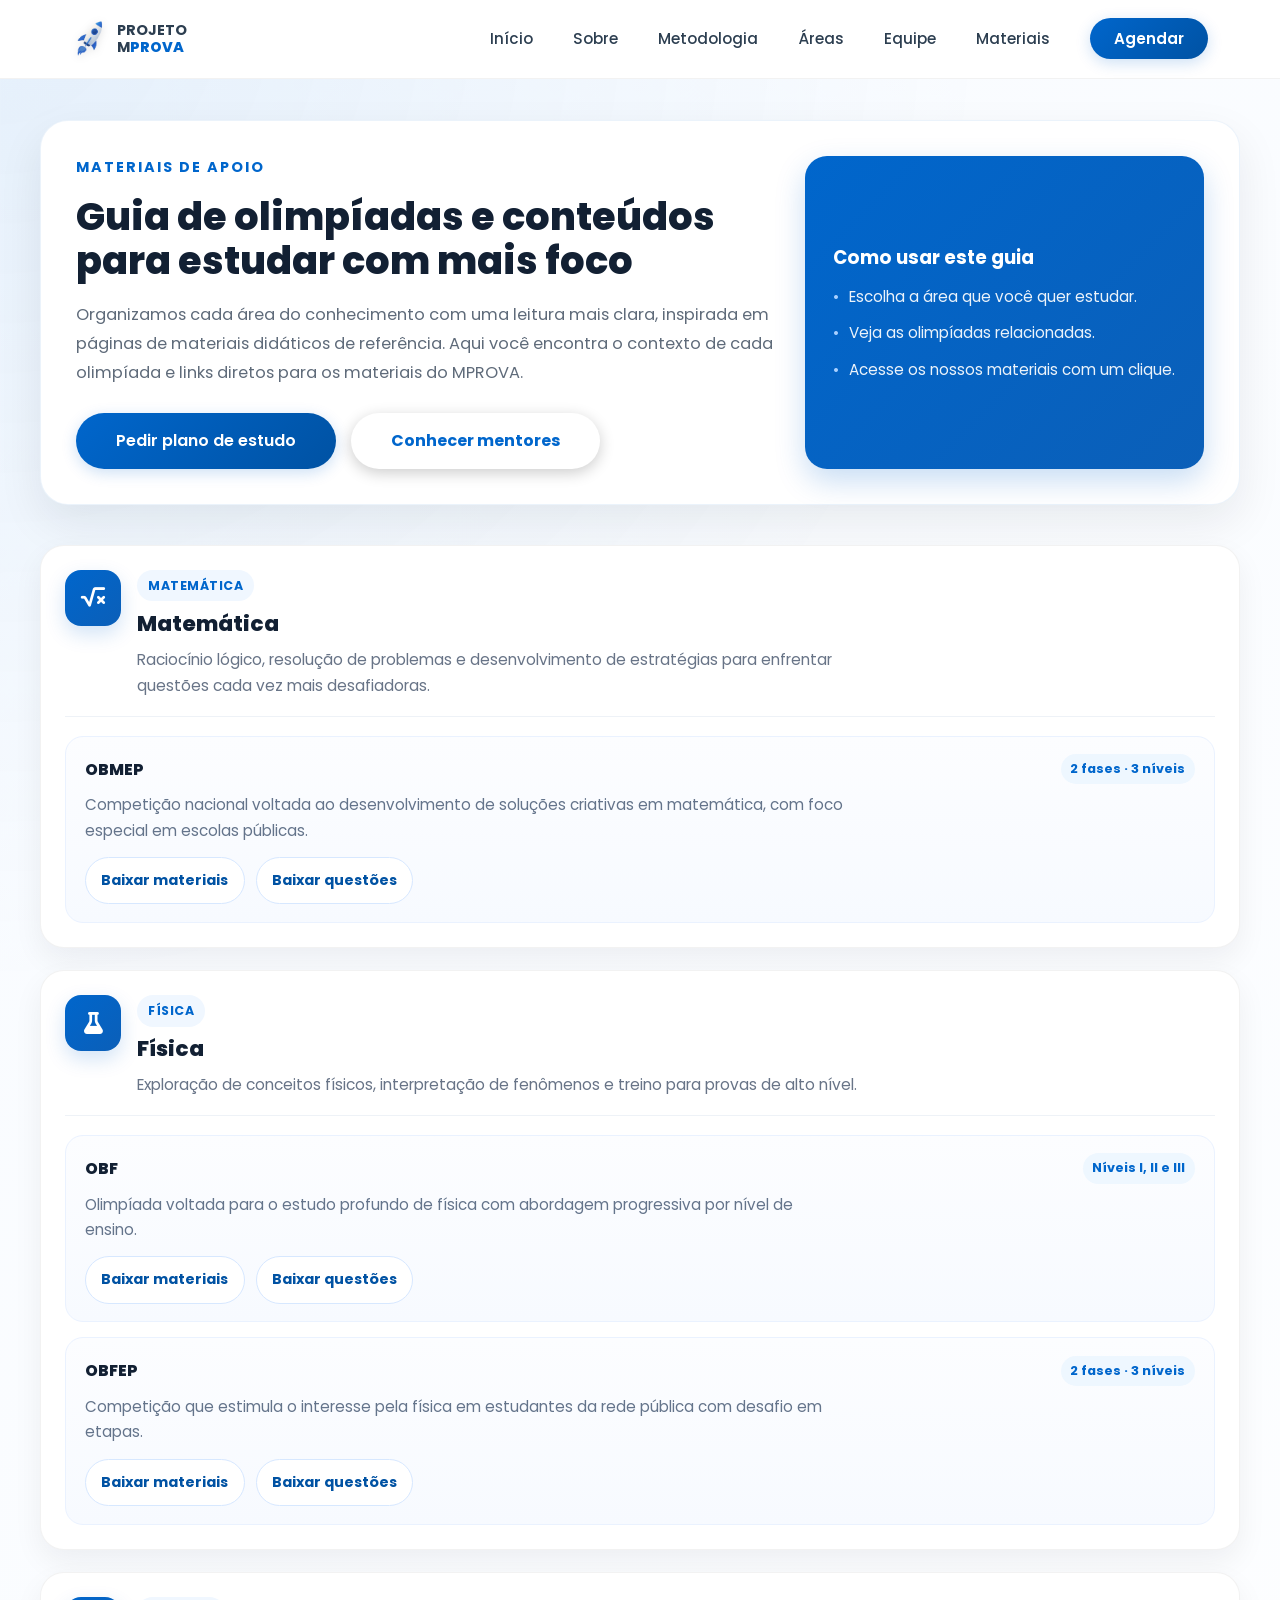
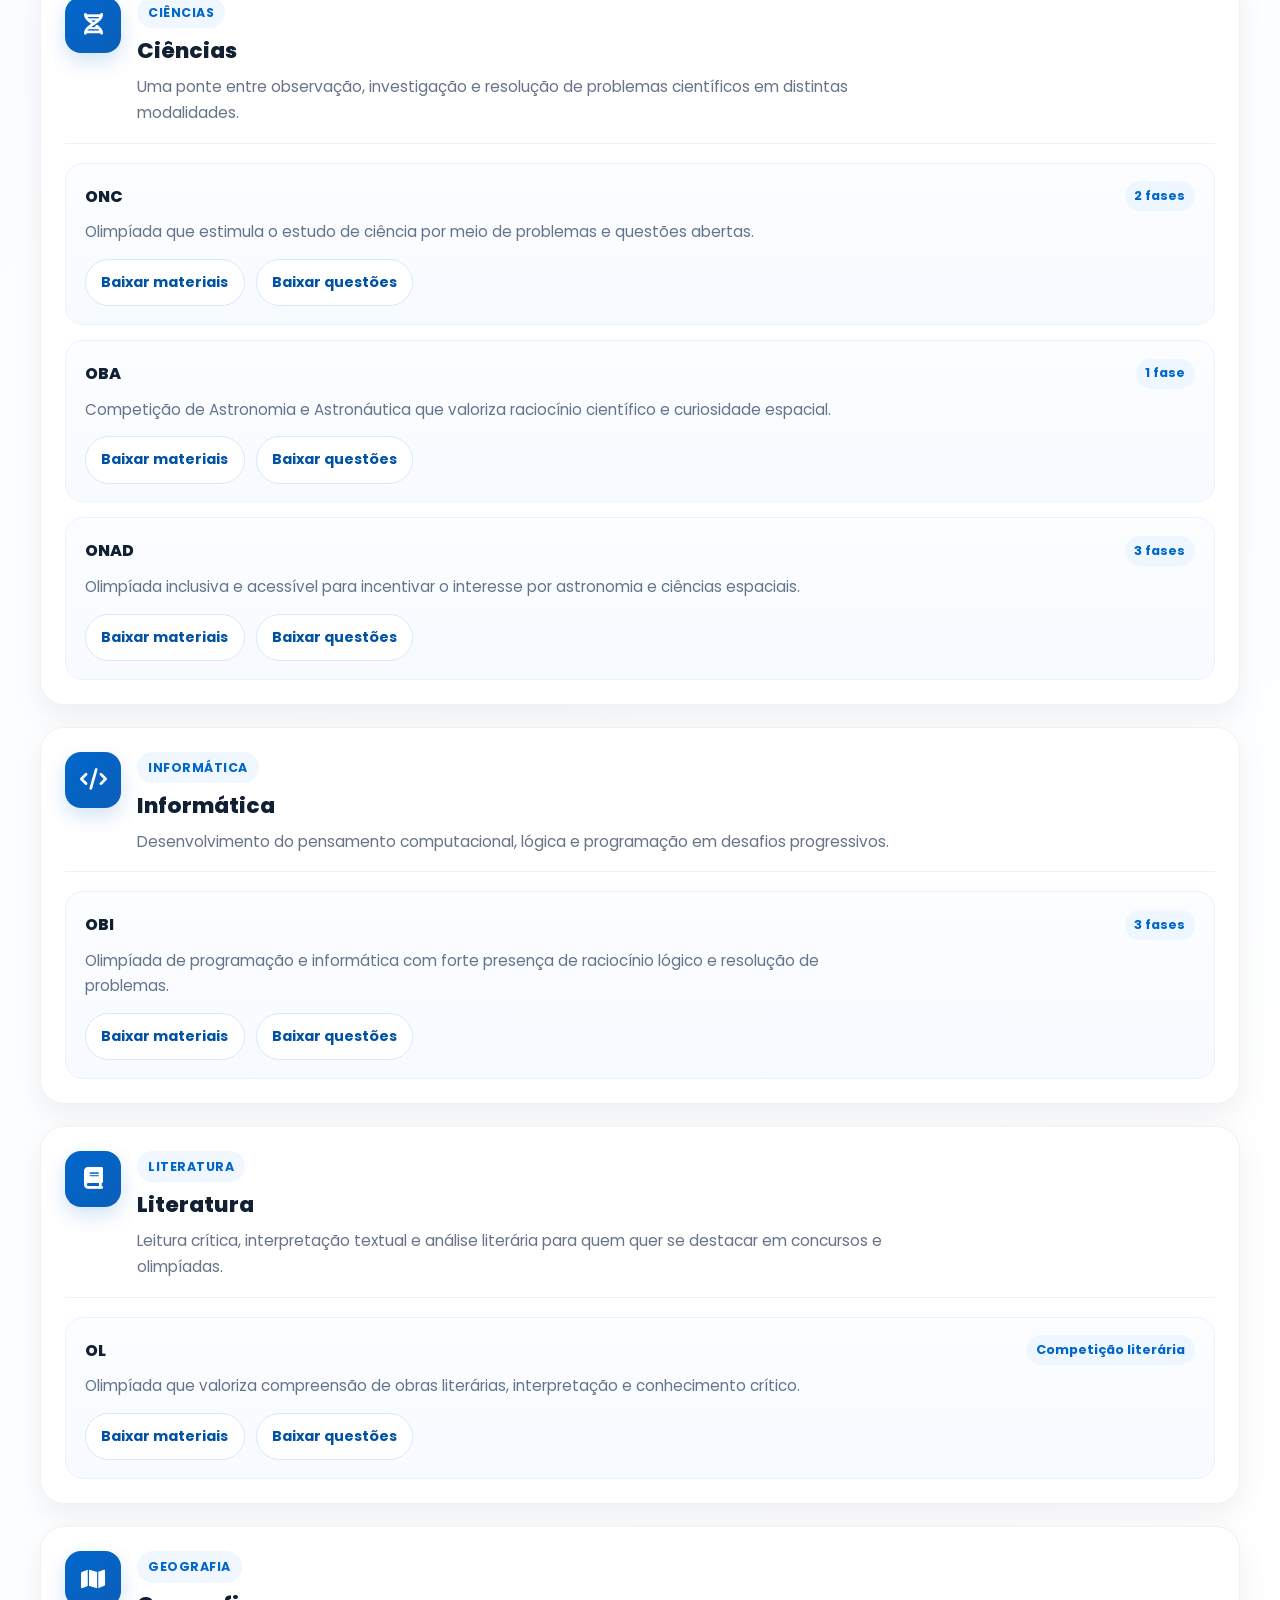
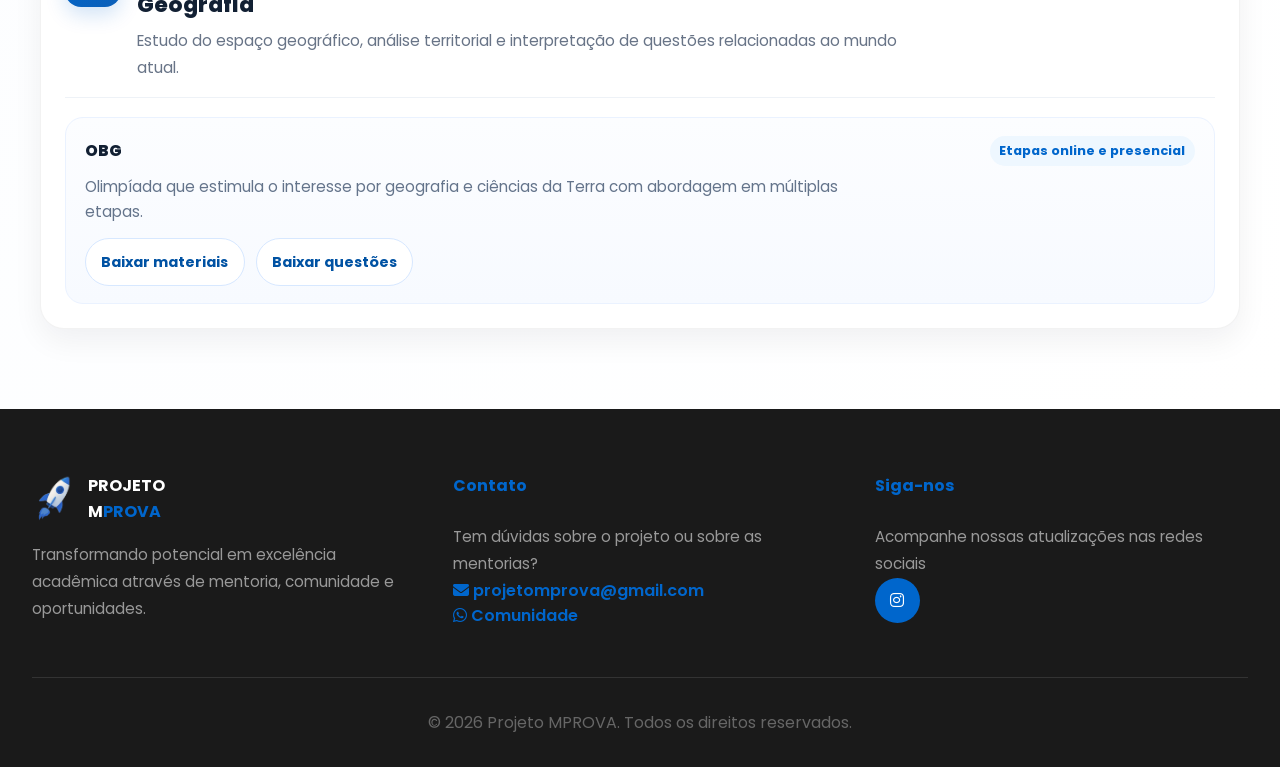
==== materials.html @ 0d6ec20b "Criando página de materiais" ====
<!DOCTYPE html>
<html lang="pt-BR">

<head>
  <meta charset="UTF-8">
  <meta name="viewport" content="width=device-width, initial-scale=1.0">
  <title>MPROVA</title>
  
  <!-- Google Fonts -->
  <link href="https://fonts.googleapis.com/css2?family=Poppins:wght@300;400;600;700;800&family=Merriweather:wght@300;400;700&display=swap" rel="stylesheet">
  <!-- Font Awesome -->
  <link rel="stylesheet" href="https://cdnjs.cloudflare.com/ajax/libs/font-awesome/6.4.0/css/all.min.css">
  <!-- Swiper CSS -->
  <link rel="stylesheet" href="https://cdn.jsdelivr.net/npm/swiper@10/swiper-bundle.min.css" />
  <!-- Favicon -->
  <link rel="shortcut icon" href="assets/images/logo_foguete.png" type="image/png">
  
  <!-- importando css -->
  <link rel="stylesheet" href="assets/style.css">
  <link rel="stylesheet" href="assets/materials.css">
  <link rel="stylesheet" href="assets/navbar.css">
  <link rel="stylesheet" href="assets/footer.css">
</head>

<body>
  <!-- HEADER -->
  <header>
    <div class="navbar-container">
      <a href="index.html#inicio" class="logo">
        <img src="assets/images/logo_foguete.png" alt="Logo MPROVA">
        <div class="logo-text">
          <strong>PROJETO<br>M<span class="logo-blue">PROVA</span></strong>
        </div>
      </a>

      <nav id="nav">
        <ul>
          <li><a href="index.html#inicio">Início</a></li>
          <li><a href="index.html#sobre">Sobre</a></li>
          <li><a href="index.html#metodologia">Metodologia</a></li>
          <li><a href="index.html#areas">Áreas</a></li>
          <li><a href="index.html#equipe">Equipe</a></li>
          <li><a href="materials.html">Materiais</a></li>
          <li><a href="index.html#agendar" class="btn-cta">Agendar</a></li>
        </ul>
      </nav>

      <div class="hamburger" id="hamburger">
        <span></span>
        <span></span>
        <span></span>
      </div>
    </div>
  </header>

  <section class="materials-page" id="inicio">
    <div class="materials-container">
      <div class="materials-hero">
        <div>
          <div class="section-label">Materiais de apoio</div>
          <h1>Guia de olimpíadas e conteúdos para estudar com mais foco</h1>
          <p>Organizamos cada área do conhecimento com uma leitura mais clara, inspirada em páginas de materiais didáticos de referência. Aqui você encontra o contexto de cada olimpíada e links diretos para os materiais do MPROVA.</p>
          <div class="materials-hero-actions">
            <a href="" class="btn-primary">Pedir plano de estudo</a>
            <a href="index.html#equipe" class="btn-secondary">Conhecer mentores</a>
          </div>
        </div>

        <div class="materials-hero-card">
          <h3>Como usar este guia</h3>
          <ul>
            <li>Escolha a área que você quer estudar.</li>
            <li>Veja as olimpíadas relacionadas.</li>
            <li>Acesse os nossos materiais com um clique.</li>
          </ul>
        </div>
      </div>

      <div class="materials-list">
        <section class="materials-area-card" id="math">
          <div class="materials-area-header">
            <div class="materials-area-icon"><i class="fas fa-square-root-alt"></i></div>
            <div>
              <span class="materials-area-tag">Matemática</span>
              <h2>Matemática</h2>
              <p>Raciocínio lógico, resolução de problemas e desenvolvimento de estratégias para enfrentar questões cada vez mais desafiadoras.</p>
            </div>
          </div>
          <div class="materials-items">
            <article class="materials-item">
              <div class="materials-item-header">
                <h3>OBMEP</h3>
                <span>2 fases · 3 níveis</span>
              </div>
              <p>Competição nacional voltada ao desenvolvimento de soluções criativas em matemática, com foco especial em escolas públicas.</p>
              <div class="materials-item-actions">
                <a class="materials-link" href="">Baixar materiais</a>
                <a class="materials-link" href="">Baixar questões</a>
              </div>
            </article>
          </div>
        </section>

        <section class="materials-area-card" id="physics">
          <div class="materials-area-header">
            <div class="materials-area-icon"><i class="fas fa-flask"></i></div>
            <div>
              <span class="materials-area-tag">Física</span>
              <h2>Física</h2>
              <p>Exploração de conceitos físicos, interpretação de fenômenos e treino para provas de alto nível.</p>
            </div>
          </div>
          <div class="materials-items">
            <article class="materials-item">
              <div class="materials-item-header">
                <h3>OBF</h3>
                <span>Níveis I, II e III</span>
              </div>
              <p>Olimpíada voltada para o estudo profundo de física com abordagem progressiva por nível de ensino.</p>
              <div class="materials-item-actions">
                <a class="materials-link" href="">Baixar materiais</a>
                <a class="materials-link" href="">Baixar questões</a>
              </div>
            </article>
            <article class="materials-item">
              <div class="materials-item-header">
                <h3>OBFEP</h3>
                <span>2 fases · 3 níveis</span>
              </div>
              <p>Competição que estimula o interesse pela física em estudantes da rede pública com desafio em etapas.</p>
              <div class="materials-item-actions">
                <a class="materials-link" href="">Baixar materiais</a>
                <a class="materials-link" href="">Baixar questões</a>
              </div>
            </article>
          </div>
        </section>

        <section class="materials-area-card" id="science">
          <div class="materials-area-header">
            <div class="materials-area-icon"><i class="fas fa-dna"></i></div>
            <div>
              <span class="materials-area-tag">Ciências</span>
              <h2>Ciências</h2>
              <p>Uma ponte entre observação, investigação e resolução de problemas científicos em distintas modalidades.</p>
            </div>
          </div>
          <div class="materials-items">
            <article class="materials-item">
              <div class="materials-item-header">
                <h3>ONC</h3>
                <span>2 fases</span>
              </div>
              <p>Olimpíada que estimula o estudo de ciência por meio de problemas e questões abertas.</p>
              <div class="materials-item-actions">
                <a class="materials-link" href="">Baixar materiais</a>
                <a class="materials-link" href="">Baixar questões</a>
              </div>
            </article>
            <article class="materials-item">
              <div class="materials-item-header">
                <h3>OBA</h3>
                <span>1 fase</span>
              </div>
              <p>Competição de Astronomia e Astronáutica que valoriza raciocínio científico e curiosidade espacial.</p>
              <div class="materials-item-actions">
                <a class="materials-link" href="">Baixar materiais</a>
                <a class="materials-link" href="">Baixar questões</a>
              </div>
            </article>
            <article class="materials-item">
              <div class="materials-item-header">
                <h3>ONAD</h3>
                <span>3 fases</span>
              </div>
              <p>Olimpíada inclusiva e acessível para incentivar o interesse por astronomia e ciências espaciais.</p>
              <div class="materials-item-actions">
                <a class="materials-link" href="">Baixar materiais</a>
                <a class="materials-link" href="">Baixar questões</a>
              </div>
            </article>
          </div>
        </section>

        <section class="materials-area-card" id="it">
          <div class="materials-area-header">
            <div class="materials-area-icon"><i class="fas fa-code"></i></div>
            <div>
              <span class="materials-area-tag">Informática</span>
              <h2>Informática</h2>
              <p>Desenvolvimento do pensamento computacional, lógica e programação em desafios progressivos.</p>
            </div>
          </div>
          <div class="materials-items">
            <article class="materials-item">
              <div class="materials-item-header">
                <h3>OBI</h3>
                <span>3 fases</span>
              </div>
              <p>Olimpíada de programação e informática com forte presença de raciocínio lógico e resolução de problemas.</p>
              <div class="materials-item-actions">
                <a class="materials-link" href="">Baixar materiais</a>
                <a class="materials-link" href="">Baixar questões</a>
              </div>
            </article>
          </div>
        </section>

        <section class="materials-area-card" id="literature">
          <div class="materials-area-header">
            <div class="materials-area-icon"><i class="fas fa-book"></i></div>
            <div>
              <span class="materials-area-tag">Literatura</span>
              <h2>Literatura</h2>
              <p>Leitura crítica, interpretação textual e análise literária para quem quer se destacar em concursos e olimpíadas.</p>
            </div>
          </div>
          <div class="materials-items">
            <article class="materials-item">
              <div class="materials-item-header">
                <h3>OL</h3>
                <span>Competição literária</span>
              </div>
              <p>Olimpíada que valoriza compreensão de obras literárias, interpretação e conhecimento crítico.</p>
              <div class="materials-item-actions">
                <a class="materials-link" href="">Baixar materiais</a>
                <a class="materials-link" href="">Baixar questões</a>
              </div>
            </article>
          </div>
        </section>

        <section class="materials-area-card" id="geograph">
          <div class="materials-area-header">
            <div class="materials-area-icon"><i class="fas fa-map"></i></div>
            <div>
              <span class="materials-area-tag">Geografia</span>
              <h2>Geografia</h2>
              <p>Estudo do espaço geográfico, análise territorial e interpretação de questões relacionadas ao mundo atual.</p>
            </div>
          </div>
          <div class="materials-items">
            <article class="materials-item">
              <div class="materials-item-header">
                <h3>OBG</h3>
                <span>Etapas online e presencial</span>
              </div>
              <p>Olimpíada que estimula o interesse por geografia e ciências da Terra com abordagem em múltiplas etapas.</p>
              <div class="materials-item-actions">
                <a class="materials-link" href="">Baixar materiais</a>
                <a class="materials-link" href="">Baixar questões</a>
              </div>
            </article>
          </div>
        </section>
      </div>
    </div>
  </section>

  <!-- FOOTER -->
  <footer>
    <footer-container>
      <div class="footer-grid">
        <div class="footer-section">
          <div class="footer-logo-area">
            <img src="assets/images/logo_foguete.png" alt="Logo MPROVA">
            <div>
              <strong>PROJETO<br>M<span style="color: #0066cc;">PROVA</span></strong>
            </div>
          </div>
          <p>Transformando potencial em excelência acadêmica através de mentoria, comunidade e oportunidades.</p>
        </div>

        <div class="footer-section">
          <h4>Contato</h4>
          <p>Tem dúvidas sobre o projeto ou sobre as mentorias?</p>
          <a href="mailto:projetomprova@gmail.com" class="footer-contact-link">
            <i class="fas fa-envelope"></i> projetomprova@gmail.com
          </a>
          <br>
          <a href="https://chat.whatsapp.com/BmlxwZOhHaCFWlVoC3fzg1" class="footer-contact-link">
            <i class="fa-brands fa-whatsapp"></i> Comunidade
          </a>
        </div>

        <div class="footer-section">
          <h4>Siga-nos</h4>
          <p>Acompanhe nossas atualizações nas redes sociais</p>
          <div class="social-links">
            <a href="https://www.instagram.com/m.prova_?igsh=bmw5am4zNDdma2xp" target="_blank" title="Instagram">
              <i class="fab fa-instagram"></i>
            </a>
          </div>
        </div>
      </div>

      <div class="footer-bottom">
        <p>&copy; 2026 Projeto MPROVA. Todos os direitos reservados.</p>
      </div>
    </footer-container>
  </footer>

  <!-- importando JS -->
  <script src="https://cdn.jsdelivr.net/npm/swiper@10/swiper-bundle.min.js"></script>
  <script src="assets/script.js"></script>

</body>
</html>
---- assets/style.css ----
:root {
    --light-blue: #0066cc;
}

* {
    margin: 0;
    padding: 0;
    box-sizing: border-box;
}

html {
    scroll-behavior: smooth;
}

body {
    font-family: 'Poppins', sans-serif;
    color: #2c3e50;
    background: #fafbfc;
    line-height: 1.6;
}

.rounded {
    border-radius: 50%;
}

.btn-primary {
    display: inline-block;
    background: linear-gradient(135deg, #0066cc 0%, #0052a3 100%);
    color: white;
    padding: 15px 40px;
    border-radius: 50px;
    text-decoration: none;
    font-weight: 600;
    transition: all 0.3s ease;
    box-shadow: 0 4px 15px rgba(0, 102, 204, 0.2);
    border: none;
    cursor: pointer;
    font-size: 1rem;
}

.btn-primary:hover {
    transform: translateY(-3px);
    box-shadow: 0 8px 25px rgba(0, 102, 204, 0.3);
}

.btn-secondary {
    background: white;
    color: #0066cc;
    padding: 15px 40px;
    border-radius: 50px;
    text-decoration: none;
    font-weight: 700;
    transition: all 0.3s ease;
    border: none;
    cursor: pointer;
    font-size: 1rem;
    box-shadow: 0 4px 15px rgba(0, 0, 0, 0.2);
}

.btn-secondary:hover {
    transform: translateY(-3px);
    box-shadow: 0 8px 25px rgba(0, 0, 0, 0.3);
}

.section-header {
    text-align: center;
    margin-bottom: 4rem;
}

.section-label {
    color: #0066cc;
    font-weight: 700;
    font-size: 0.9rem;
    text-transform: uppercase;
    letter-spacing: 2px;
    margin-bottom: 1rem;
}

.section-title {
    font-size: 2.8rem;
    font-weight: 800;
    color: #2c3e50;
    margin-bottom: 1rem;
}

.section-subtitle {
    font-size: 1.1rem;
    color: #666;
    max-width: 600px;
    margin: 0 auto;
    line-height: 1.8;
}
---- assets/materials.css ----
.materials-page {
    padding: 120px 2rem 80px;
    background:
        radial-gradient(circle at top left, rgba(0, 102, 204, 0.08), transparent 26%),
        linear-gradient(135deg, #f8fbff 0%, #ffffff 100%);
}

.materials-container {
    max-width: 1200px;
    margin: 0 auto;
}

.materials-hero {
    display: grid;
    grid-template-columns: 1.4fr 0.8fr;
    gap: 2rem;
    align-items: stretch;
    margin-bottom: 2.5rem;
    padding: 2.2rem;
    border-radius: 28px;
    background: white;
    box-shadow: 0 18px 45px rgba(15, 23, 42, 0.08);
    border: 1px solid rgba(0, 102, 204, 0.08);
}

.materials-hero h1 {
    font-size: clamp(2rem, 3vw, 2.8rem);
    font-weight: 800;
    color: #122033;
    margin-bottom: 1rem;
    line-height: 1.15;
}

.materials-hero p {
    color: #5f6b7a;
    font-size: 1.02rem;
    line-height: 1.8;
    max-width: 700px;
}

.materials-hero-actions {
    display: flex;
    gap: 0.9rem;
    flex-wrap: wrap;
    margin-top: 1.6rem;
}

.materials-hero-card {
    background: linear-gradient(135deg, #0066cc 0%, #0b5fb8 100%);
    color: white;
    border-radius: 22px;
    padding: 1.7rem;
    display: flex;
    flex-direction: column;
    justify-content: center;
    box-shadow: 0 12px 30px rgba(0, 102, 204, 0.22);
}

.materials-hero-card h3 {
    font-size: 1.15rem;
    margin-bottom: 0.8rem;
}

.materials-hero-card ul {
    list-style: none;
    padding: 0;
    margin: 0;
    display: grid;
    gap: 0.75rem;
    color: rgba(255,255,255,0.92);
    font-size: 0.95rem;
}

.materials-hero-card li {
    padding-left: 1rem;
    position: relative;
}

.materials-hero-card li::before {
    content: '•';
    position: absolute;
    left: 0;
    color: #a9d0ff;
}

.materials-list {
    display: grid;
    gap: 1.4rem;
}

.materials-area-card {
    background: white;
    border-radius: 24px;
    padding: 1.5rem;
    box-shadow: 0 12px 30px rgba(15, 23, 42, 0.06);
    border: 1px solid rgba(0, 0, 0, 0.05);
}

.materials-area-header {
    display: flex;
    align-items: flex-start;
    gap: 1rem;
    margin-bottom: 1.2rem;
    padding-bottom: 1rem;
    border-bottom: 1px solid #eef2f7;
}

.materials-area-icon {
    width: 56px;
    height: 56px;
    border-radius: 16px;
    display: flex;
    align-items: center;
    justify-content: center;
    font-size: 1.35rem;
    color: white;
    background: linear-gradient(135deg, #0066cc 0%, #0b5fb8 100%);
    flex-shrink: 0;
    box-shadow: 0 8px 20px rgba(0, 102, 204, 0.18);
}

.materials-area-tag {
    display: inline-block;
    margin-bottom: 0.35rem;
    padding: 0.35rem 0.7rem;
    border-radius: 999px;
    background: #f0f7ff;
    color: #0066cc;
    font-size: 0.78rem;
    font-weight: 700;
    letter-spacing: 0.04em;
    text-transform: uppercase;
}

.materials-area-card h2 {
    font-size: 1.35rem;
    font-weight: 800;
    color: #122033;
    margin-bottom: 0.35rem;
}

.materials-area-card p {
    color: #687487;
    line-height: 1.7;
    font-size: 0.97rem;
    max-width: 760px;
}

.materials-items {
    display: grid;
    gap: 0.95rem;
}

.materials-item {
    padding: 1.1rem 1.2rem;
    border-radius: 18px;
    background: linear-gradient(180deg, #fcfdff 0%, #f7faff 100%);
    border: 1px solid #eaf2ff;
    transition: transform 0.2s ease, box-shadow 0.2s ease;
}

.materials-item:hover {
    transform: translateY(-2px);
    box-shadow: 0 10px 24px rgba(15, 23, 42, 0.06);
}

.materials-item-header {
    display: flex;
    justify-content: space-between;
    align-items: center;
    gap: 1rem;
    margin-bottom: 0.5rem;
}

.materials-item-header h3 {
    font-size: 1rem;
    font-weight: 800;
    color: #122033;
}

.materials-item-header span {
    font-size: 0.8rem;
    font-weight: 700;
    color: #0066cc;
    background: #eef7ff;
    padding: 0.3rem 0.6rem;
    border-radius: 999px;
    white-space: nowrap;
}

.materials-item p {
    margin-bottom: 0.9rem;
    color: #64748b;
    font-size: 0.95rem;
    line-height: 1.65;
}

.materials-item-actions {
    display: flex;
    gap: 0.7rem;
    flex-wrap: wrap;
}

.materials-link {
    display: inline-flex;
    align-items: center;
    gap: 0.4rem;
    padding: 0.7rem 0.95rem;
    border-radius: 999px;
    text-decoration: none;
    font-size: 0.9rem;
    font-weight: 700;
    transition: all 0.2s ease;
    border: 1px solid #d7e8ff;
    color: #0052a3;
    background: white;
}

.materials-link:hover {
    background: #0066cc;
    color: white;
    border-color: #0066cc;
    transform: translateY(-1px);
}

@media (max-width: 768px) {
    .materials-hero {
        grid-template-columns: 1fr;
    }

    .materials-hero-actions {
        flex-direction: column;
        align-items: flex-start;
    }

    .materials-item-header {
        flex-direction: column;
        align-items: flex-start;
    }

    .materials-item-actions {
        flex-direction: column;
        align-items: stretch;
    }

    .materials-link {
        justify-content: center;
    }
}
---- assets/navbar.css ----
header {
    position: fixed;
    top: 0;
    width: 100%;
    background: rgba(255, 255, 255, 0.98);
    backdrop-filter: blur(10px);
    z-index: 1000;
    border-bottom: 1px solid rgba(0, 0, 0, 0.05);
    padding: 1.2rem 0;
}

.navbar-container {
    max-width: 1200px;
    margin: 0 auto;
    padding: 0 2rem;
    display: flex;
    justify-content: space-between;
    align-items: center;
}

.logo {
    display: flex;
    align-items: center;
    gap: 12px;
    text-decoration: none;
    font-weight: 700;
    font-size: 1.1rem;
    color: #2c3e50;
}

.logo img {
    height: 40px;
    width: auto;
    filter: drop-shadow(0 2px 4px rgba(0, 0, 0, 0.1));
}

.logo-text {
    line-height: 1.2;
    font-size: 0.9rem;
}

.logo-text strong {
    color: #2c3e50;
}

.logo-blue {
    color: #0066cc;
    font-weight: 800;
}

nav ul {
    display: flex;
    list-style: none;
    gap: 2.5rem;
    align-items: center;
}

nav a {
    text-decoration: none;
    color: #2c3e50;
    font-weight: 500;
    font-size: 0.95rem;
    position: relative;
    transition: color 0.3s ease;
}

nav a::after {
    content: '';
    position: absolute;
    bottom: -5px;
    left: 0;
    width: 0;
    height: 2px;
    background: #0066cc;
    transition: width 0.3s ease;
}

nav a:hover {
    color: #0066cc;
}

nav a:hover::after {
    width: 100%;
}

.btn-cta {
    background: linear-gradient(135deg, #0066cc 0%, #0052a3 100%);
    color: white !important;
    padding: 10px 24px;
    border-radius: 50px;
    font-weight: 600;
    transition: all 0.3s ease;
    box-shadow: 0 4px 15px rgba(0, 102, 204, 0.2);
}

.btn-cta:hover {
    transform: translateY(-2px);
    box-shadow: 0 6px 20px rgba(0, 102, 204, 0.3);
}

.btn-cta::after {
    display: none !important;
}

.hamburger {
    display: none;
    flex-direction: column;
    cursor: pointer;
}

.hamburger span {
    width: 25px;
    height: 3px;
    background: #2c3e50;
    margin: 5px 0;
    transition: 0.3s;
    border-radius: 2px;
}

@media (max-width: 768px) {
    .hamburger {
        display: flex;
    }

    nav {
        position: absolute;
        top: 70px;
        left: 0;
        right: 0;
        background: white;
        border-bottom: 1px solid rgba(0, 0, 0, 0.1);
        padding: 2rem;
        display: none;
    }

    nav.active {
        display: block;
    }

    nav ul {
        flex-direction: column;
        gap: 1rem;
    }
}
---- assets/footer.css ----
footer {
    background: #1a1a1a;
    color: white;
    padding: 4rem 2rem 2rem;
}

footer-container {
    max-width: 1200px;
    margin: 0 auto;
}

.footer-grid {
    display: grid;
    grid-template-columns: repeat(auto-fit, minmax(250px, 1fr));
    gap: 3rem;
    margin-bottom: 3rem;
}

.footer-section h4 {
    font-weight: 700;
    margin-bottom: 1.5rem;
    color: #0066cc;
}

.footer-section p {
    color: #999;
    line-height: 1.8;
    font-size: 0.95rem;
}

.footer-logo-area {
    display: flex;
    align-items: center;
    gap: 15px;
    margin-bottom: 1rem;
}

.footer-logo-area img {
    height: 50px;
    width: auto;
}

.footer-contact-link {
    color: #0066cc;
    text-decoration: none;
    font-weight: 600;
    transition: all 0.3s ease;
}

.footer-contact-link:hover {
    color: white;
}

.social-links {
    display: flex;
    gap: 1rem;
}

.social-links a {
    width: 45px;
    height: 45px;
    border-radius: 50%;
    background: #0066cc;
    display: flex;
    align-items: center;
    justify-content: center;
    color: white;
    text-decoration: none;
    transition: all 0.3s ease;
}

.social-links a:hover {
    background: #4da3ff;
    transform: translateY(-3px);
}

.footer-bottom {
    border-top: 1px solid #333;
    padding-top: 2rem;
    text-align: center;
    color: #666;
}
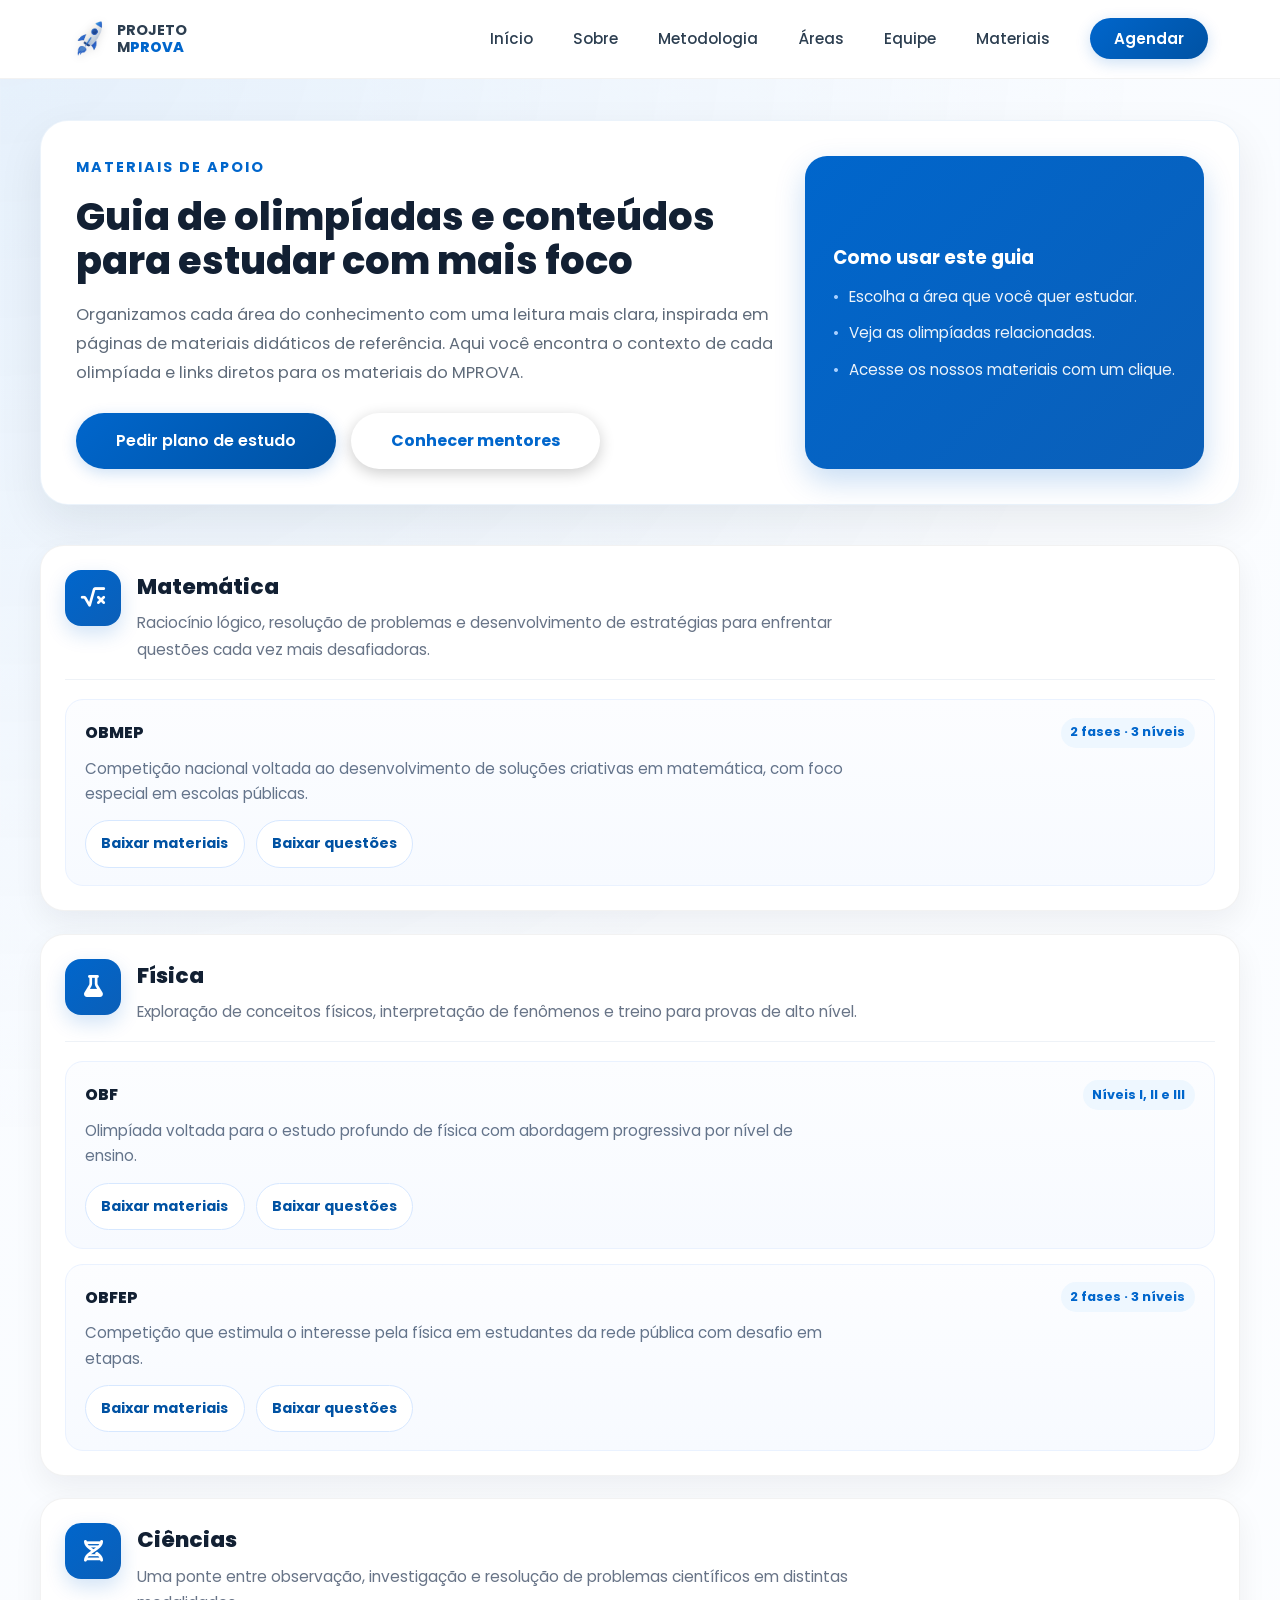
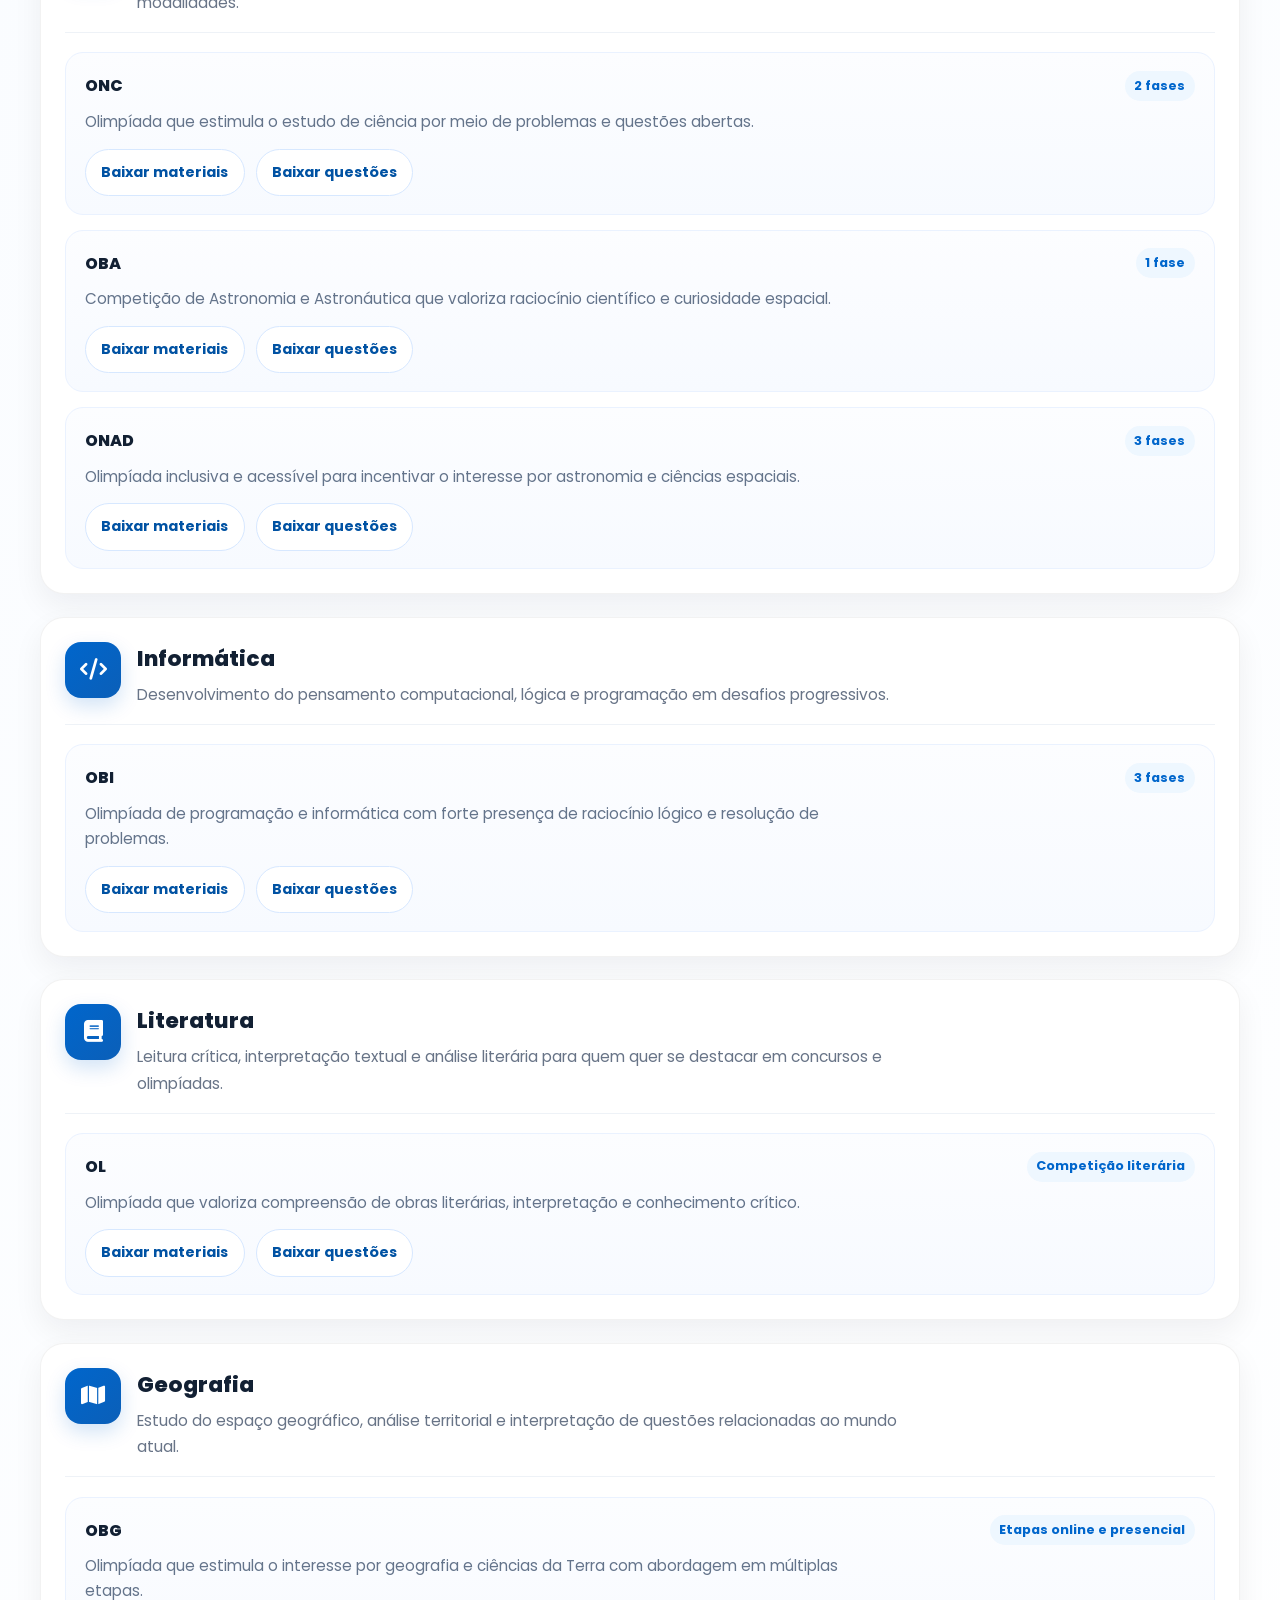
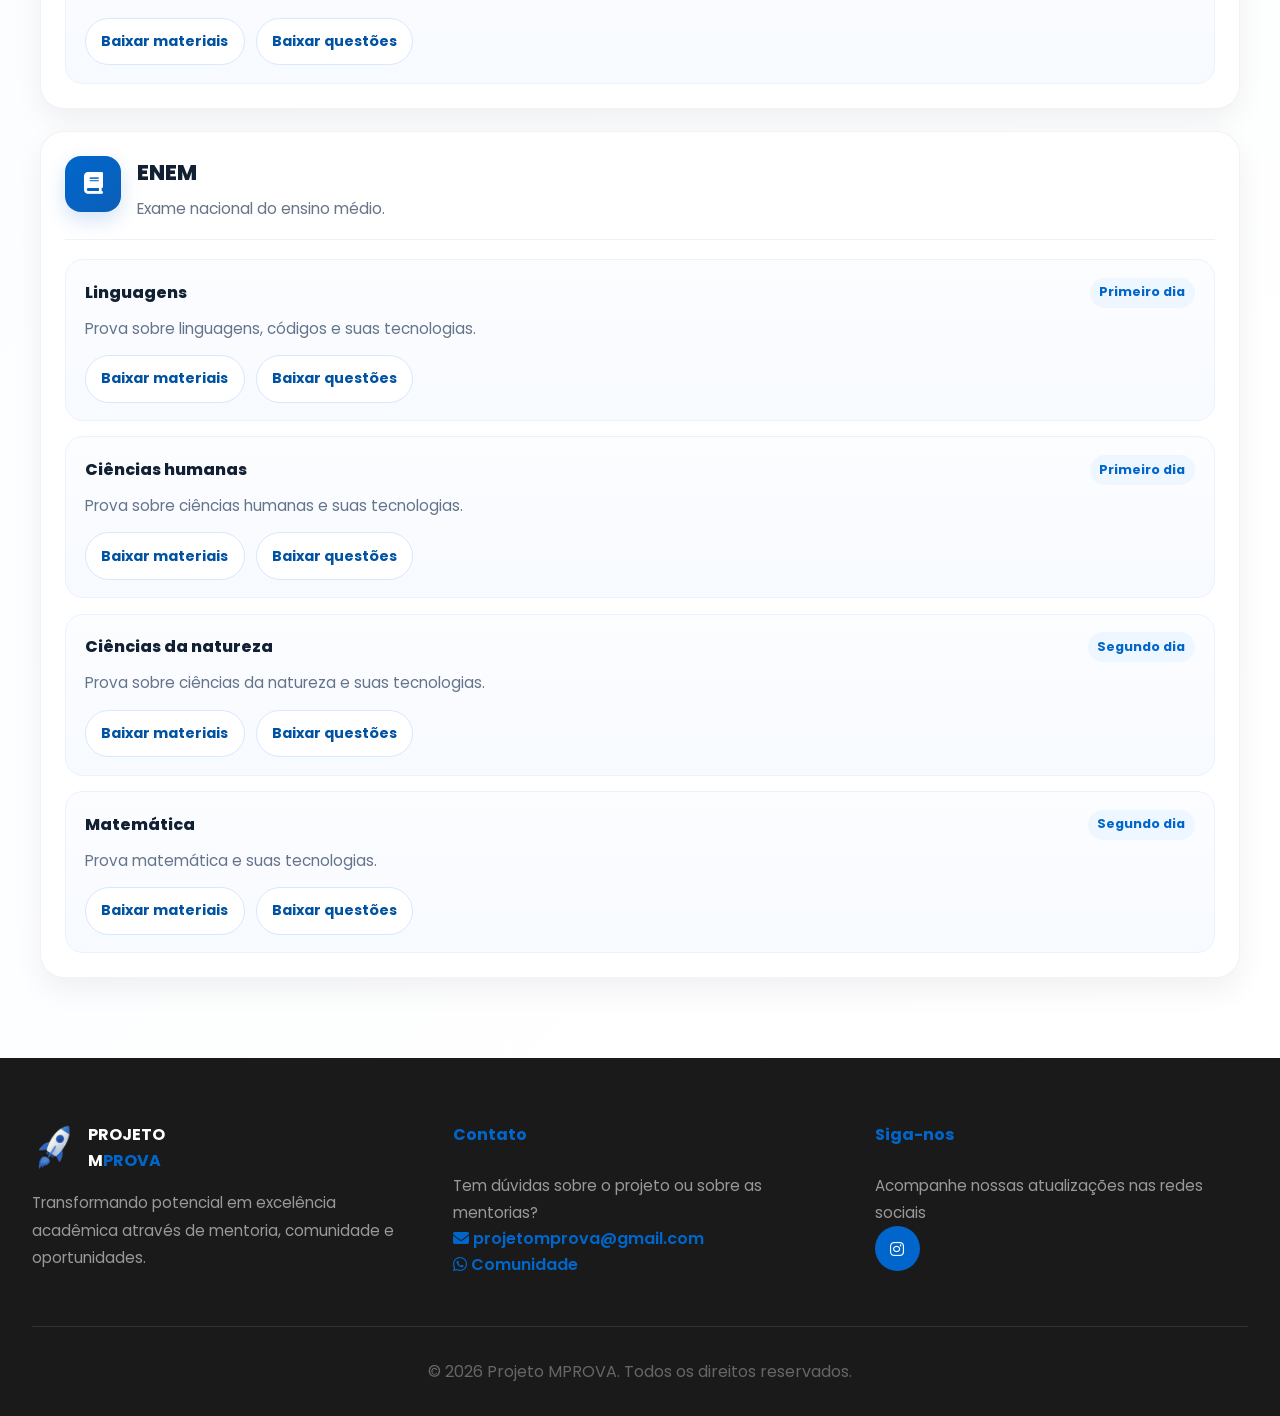
==== commit 9b01fa2e: "Adcionando página de indisponível" ====
--- a/materials.html
+++ b/materials.html
@@ -61,7 +61,7 @@
           <h1>Guia de olimpíadas e conteúdos para estudar com mais foco</h1>
           <p>Organizamos cada área do conhecimento com uma leitura mais clara, inspirada em páginas de materiais didáticos de referência. Aqui você encontra o contexto de cada olimpíada e links diretos para os materiais do MPROVA.</p>
           <div class="materials-hero-actions">
-            <a href="" class="btn-primary">Pedir plano de estudo</a>
+            <a href="unavailable.html" class="btn-primary">Pedir plano de estudo</a>
             <a href="index.html#equipe" class="btn-secondary">Conhecer mentores</a>
           </div>
         </div>
@@ -81,7 +81,7 @@
           <div class="materials-area-header">
             <div class="materials-area-icon"><i class="fas fa-square-root-alt"></i></div>
             <div>
-              <span class="materials-area-tag">Matemática</span>
+              <!-- <span class="materials-area-tag">Matemática</span> -->
               <h2>Matemática</h2>
               <p>Raciocínio lógico, resolução de problemas e desenvolvimento de estratégias para enfrentar questões cada vez mais desafiadoras.</p>
             </div>
@@ -94,8 +94,8 @@
               </div>
               <p>Competição nacional voltada ao desenvolvimento de soluções criativas em matemática, com foco especial em escolas públicas.</p>
               <div class="materials-item-actions">
-                <a class="materials-link" href="">Baixar materiais</a>
-                <a class="materials-link" href="">Baixar questões</a>
+                <a class="materials-link" href="unavailable.html">Baixar materiais</a>
+                <a class="materials-link" href="unavailable.html">Baixar questões</a>
               </div>
             </article>
           </div>
@@ -105,7 +105,7 @@
           <div class="materials-area-header">
             <div class="materials-area-icon"><i class="fas fa-flask"></i></div>
             <div>
-              <span class="materials-area-tag">Física</span>
+              <!-- <span class="materials-area-tag">Física</span> -->
               <h2>Física</h2>
               <p>Exploração de conceitos físicos, interpretação de fenômenos e treino para provas de alto nível.</p>
             </div>
@@ -118,8 +118,8 @@
               </div>
               <p>Olimpíada voltada para o estudo profundo de física com abordagem progressiva por nível de ensino.</p>
               <div class="materials-item-actions">
-                <a class="materials-link" href="">Baixar materiais</a>
-                <a class="materials-link" href="">Baixar questões</a>
+                <a class="materials-link" href="unavailable.html">Baixar materiais</a>
+                <a class="materials-link" href="unavailable.html">Baixar questões</a>
               </div>
             </article>
             <article class="materials-item">
@@ -129,8 +129,8 @@
               </div>
               <p>Competição que estimula o interesse pela física em estudantes da rede pública com desafio em etapas.</p>
               <div class="materials-item-actions">
-                <a class="materials-link" href="">Baixar materiais</a>
-                <a class="materials-link" href="">Baixar questões</a>
+                <a class="materials-link" href="unavailable.html">Baixar materiais</a>
+                <a class="materials-link" href="unavailable.html">Baixar questões</a>
               </div>
             </article>
           </div>
@@ -140,7 +140,7 @@
           <div class="materials-area-header">
             <div class="materials-area-icon"><i class="fas fa-dna"></i></div>
             <div>
-              <span class="materials-area-tag">Ciências</span>
+              <!--<span class="materials-area-tag">Ciências</span>-->
               <h2>Ciências</h2>
               <p>Uma ponte entre observação, investigação e resolução de problemas científicos em distintas modalidades.</p>
             </div>
@@ -153,8 +153,8 @@
               </div>
               <p>Olimpíada que estimula o estudo de ciência por meio de problemas e questões abertas.</p>
               <div class="materials-item-actions">
-                <a class="materials-link" href="">Baixar materiais</a>
-                <a class="materials-link" href="">Baixar questões</a>
+                <a class="materials-link" href="unavailable.html">Baixar materiais</a>
+                <a class="materials-link" href="unavailable.html">Baixar questões</a>
               </div>
             </article>
             <article class="materials-item">
@@ -164,8 +164,8 @@
               </div>
               <p>Competição de Astronomia e Astronáutica que valoriza raciocínio científico e curiosidade espacial.</p>
               <div class="materials-item-actions">
-                <a class="materials-link" href="">Baixar materiais</a>
-                <a class="materials-link" href="">Baixar questões</a>
+                <a class="materials-link" href="unavailable.html">Baixar materiais</a>
+                <a class="materials-link" href="unavailable.html">Baixar questões</a>
               </div>
             </article>
             <article class="materials-item">
@@ -175,8 +175,8 @@
               </div>
               <p>Olimpíada inclusiva e acessível para incentivar o interesse por astronomia e ciências espaciais.</p>
               <div class="materials-item-actions">
-                <a class="materials-link" href="">Baixar materiais</a>
-                <a class="materials-link" href="">Baixar questões</a>
+                <a class="materials-link" href="unavailable.html">Baixar materiais</a>
+                <a class="materials-link" href="unavailable.html">Baixar questões</a>
               </div>
             </article>
           </div>
@@ -186,7 +186,7 @@
           <div class="materials-area-header">
             <div class="materials-area-icon"><i class="fas fa-code"></i></div>
             <div>
-              <span class="materials-area-tag">Informática</span>
+              <!--<span class="materials-area-tag">Informática</span>-->
               <h2>Informática</h2>
               <p>Desenvolvimento do pensamento computacional, lógica e programação em desafios progressivos.</p>
             </div>
@@ -199,8 +199,8 @@
               </div>
               <p>Olimpíada de programação e informática com forte presença de raciocínio lógico e resolução de problemas.</p>
               <div class="materials-item-actions">
-                <a class="materials-link" href="">Baixar materiais</a>
-                <a class="materials-link" href="">Baixar questões</a>
+                <a class="materials-link" href="unavailable.html">Baixar materiais</a>
+                <a class="materials-link" href="unavailable.html">Baixar questões</a>
               </div>
             </article>
           </div>
@@ -210,7 +210,7 @@
           <div class="materials-area-header">
             <div class="materials-area-icon"><i class="fas fa-book"></i></div>
             <div>
-              <span class="materials-area-tag">Literatura</span>
+              <!--<span class="materials-area-tag">Literatura</span>-->
               <h2>Literatura</h2>
               <p>Leitura crítica, interpretação textual e análise literária para quem quer se destacar em concursos e olimpíadas.</p>
             </div>
@@ -223,8 +223,8 @@
               </div>
               <p>Olimpíada que valoriza compreensão de obras literárias, interpretação e conhecimento crítico.</p>
               <div class="materials-item-actions">
-                <a class="materials-link" href="">Baixar materiais</a>
-                <a class="materials-link" href="">Baixar questões</a>
+                <a class="materials-link" href="unavailable.html">Baixar materiais</a>
+                <a class="materials-link" href="unavailable.html">Baixar questões</a>
               </div>
             </article>
           </div>
@@ -234,7 +234,7 @@
           <div class="materials-area-header">
             <div class="materials-area-icon"><i class="fas fa-map"></i></div>
             <div>
-              <span class="materials-area-tag">Geografia</span>
+              <!--<span class="materials-area-tag">Geografia</span>-->
               <h2>Geografia</h2>
               <p>Estudo do espaço geográfico, análise territorial e interpretação de questões relacionadas ao mundo atual.</p>
             </div>
@@ -247,8 +247,69 @@
               </div>
               <p>Olimpíada que estimula o interesse por geografia e ciências da Terra com abordagem em múltiplas etapas.</p>
               <div class="materials-item-actions">
-                <a class="materials-link" href="">Baixar materiais</a>
-                <a class="materials-link" href="">Baixar questões</a>
+                <a class="materials-link" href="unavailable.html">Baixar materiais</a>
+                <a class="materials-link" href="unavailable.html">Baixar questões</a>
+              </div>
+            </article>
+          </div>
+        </section>
+
+        <section class="materials-area-card">
+          <div class="materials-area-header">
+            <div class="materials-area-icon"><i class="fa-solid fa-book"></i></div>
+            <div>
+              <!--<span class="materials-area-tag">Geografia</span>-->
+              <h2>ENEM</h2>
+              <p>Exame nacional do ensino médio.</p>
+            </div>
+          </div>
+          <div class="materials-items">
+
+            <article class="materials-item">
+              <div class="materials-item-header">
+                <h3>Linguagens</h3>
+                <span>Primeiro dia</span>
+              </div>
+              <p>Prova sobre linguagens, códigos e suas tecnologias.</p>
+              <div class="materials-item-actions">
+                <a class="materials-link" href="unavailable.html">Baixar materiais</a>
+                <a class="materials-link" href="unavailable.html">Baixar questões</a>
+              </div>
+            </article>
+
+            <article class="materials-item">
+              <div class="materials-item-header">
+                <h3>Ciências humanas</h3>
+                <span>Primeiro dia</span>
+              </div>
+              <p>Prova sobre ciências humanas e suas tecnologias.</p>
+              <div class="materials-item-actions">
+                <a class="materials-link" href="unavailable.html">Baixar materiais</a>
+                <a class="materials-link" href="unavailable.html">Baixar questões</a>
+              </div>
+            </article>
+
+            <article class="materials-item">
+              <div class="materials-item-header">
+                <h3>Ciências da natureza</h3>
+                <span>Segundo dia</span>
+              </div>
+              <p>Prova sobre ciências da natureza e suas tecnologias.</p>
+              <div class="materials-item-actions">
+                <a class="materials-link" href="unavailable.html">Baixar materiais</a>
+                <a class="materials-link" href="unavailable.html">Baixar questões</a>
+              </div>
+            </article>
+
+            <article class="materials-item">
+              <div class="materials-item-header">
+                <h3>Matemática</h3>
+                <span>Segundo dia</span>
+              </div>
+              <p>Prova matemática e suas tecnologias.</p>
+              <div class="materials-item-actions">
+                <a class="materials-link" href="unavailable.html">Baixar materiais</a>
+                <a class="materials-link" href="unavailable.html">Baixar questões</a>
               </div>
             </article>
           </div>
